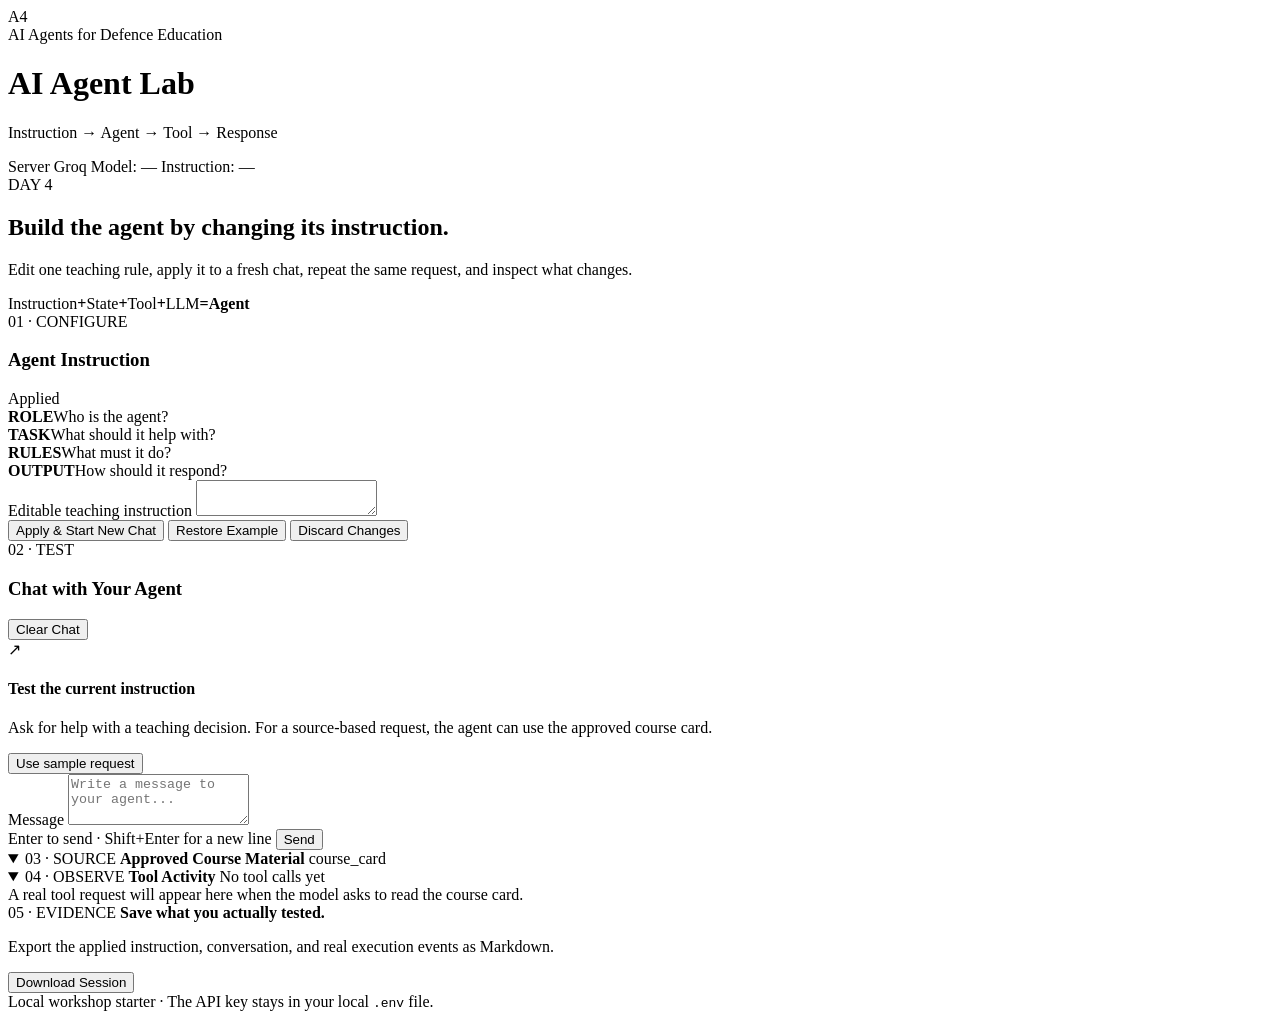
==== frontend/index.html @ a395a77d "Create Day 4 visual interface" ====
<!doctype html>
<html lang="en">
<head>
  <meta charset="utf-8">
  <meta name="viewport" content="width=device-width, initial-scale=1">
  <title>Day 4 · AI Agent Lab</title>
  <link rel="stylesheet" href="/assets/style.css">
</head>
<body>
  <header class="topbar">
    <div class="brand">
      <div class="brand-mark">A4</div>
      <div>
        <div class="eyebrow">AI Agents for Defence Education</div>
        <h1>AI Agent Lab</h1>
        <p>Instruction → Agent → Tool → Response</p>
      </div>
    </div>
    <div class="status-strip" aria-label="Application status">
      <span class="pill" id="serverStatus"><span class="dot"></span>Server</span>
      <span class="pill" id="configStatus"><span class="dot"></span>Groq</span>
      <span class="pill neutral" id="modelStatus">Model: —</span>
      <span class="pill neutral" id="versionStatus">Instruction: —</span>
    </div>
  </header>

  <main class="shell">
    <section class="intro-card">
      <div>
        <span class="step-label">DAY 4</span>
        <h2>Build the agent by changing its instruction.</h2>
        <p>Edit one teaching rule, apply it to a fresh chat, repeat the same request, and inspect what changes.</p>
      </div>
      <div class="formula">
        <span>Instruction</span><b>+</b><span>State</span><b>+</b><span>Tool</span><b>+</b><span>LLM</span><b>=</b><strong>Agent</strong>
      </div>
    </section>

    <section class="workspace">
      <article class="panel instruction-panel">
        <div class="panel-head">
          <div>
            <span class="kicker">01 · CONFIGURE</span>
            <h3>Agent Instruction</h3>
          </div>
          <span class="change-badge clean" id="changeBadge">Applied</span>
        </div>

        <div class="guide-grid" aria-label="Instruction guide">
          <div><b>ROLE</b><span>Who is the agent?</span></div>
          <div><b>TASK</b><span>What should it help with?</span></div>
          <div><b>RULES</b><span>What must it do?</span></div>
          <div><b>OUTPUT</b><span>How should it respond?</span></div>
        </div>

        <label for="instructionEditor">Editable teaching instruction</label>
        <textarea id="instructionEditor" spellcheck="true"></textarea>

        <div class="draft-note" id="draftNote" hidden>
          Your edits are still a draft. Apply or discard them before chatting.
        </div>

        <div class="button-row">
          <button class="primary" id="applyBtn">Apply &amp; Start New Chat</button>
          <button class="secondary" id="restoreBtn">Restore Example</button>
          <button class="ghost" id="discardBtn">Discard Changes</button>
        </div>
      </article>

      <article class="panel chat-panel">
        <div class="panel-head">
          <div>
            <span class="kicker">02 · TEST</span>
            <h3>Chat with Your Agent</h3>
          </div>
          <button class="ghost compact" id="clearBtn">Clear Chat</button>
        </div>

        <div class="chat-log" id="chatLog" aria-live="polite">
          <div class="empty-state" id="emptyState">
            <div class="empty-icon">↗</div>
            <h4>Test the current instruction</h4>
            <p>Ask for help with a teaching decision. For a source-based request, the agent can use the approved course card.</p>
            <button class="prompt-chip" id="samplePromptBtn">Use sample request</button>
          </div>
        </div>

        <div class="error-box" id="errorBox" hidden></div>

        <div class="composer">
          <label for="messageInput">Message</label>
          <textarea id="messageInput" rows="3" placeholder="Write a message to your agent..."></textarea>
          <div class="composer-footer">
            <span id="sendHint">Enter to send · Shift+Enter for a new line</span>
            <button class="primary send" id="sendBtn">Send</button>
          </div>
        </div>
      </article>
    </section>

    <section class="lower-grid">
      <article class="panel source-panel">
        <details open>
          <summary>
            <span>
              <span class="kicker">03 · SOURCE</span>
              <strong>Approved Course Material</strong>
            </span>
            <span class="summary-meta" id="materialMeta">course_card</span>
          </summary>
          <div class="source-cards" id="sourceCards"></div>
        </details>
      </article>

      <article class="panel activity-panel">
        <details open>
          <summary>
            <span>
              <span class="kicker">04 · OBSERVE</span>
              <strong>Tool Activity</strong>
            </span>
            <span class="summary-meta" id="toolSummary">No tool calls yet</span>
          </summary>
          <div class="activity-list" id="activityList">
            <div class="activity-empty">A real tool request will appear here when the model asks to read the course card.</div>
          </div>
        </details>
      </article>
    </section>

    <section class="export-bar">
      <div>
        <span class="kicker">05 · EVIDENCE</span>
        <strong>Save what you actually tested.</strong>
        <p>Export the applied instruction, conversation, and real execution events as Markdown.</p>
      </div>
      <button class="secondary export" id="exportBtn">Download Session</button>
    </section>
  </main>

  <footer>
    Local workshop starter · The API key stays in your local <code>.env</code> file.
  </footer>

  <script src="/assets/app.js"></script>
</body>
</html>
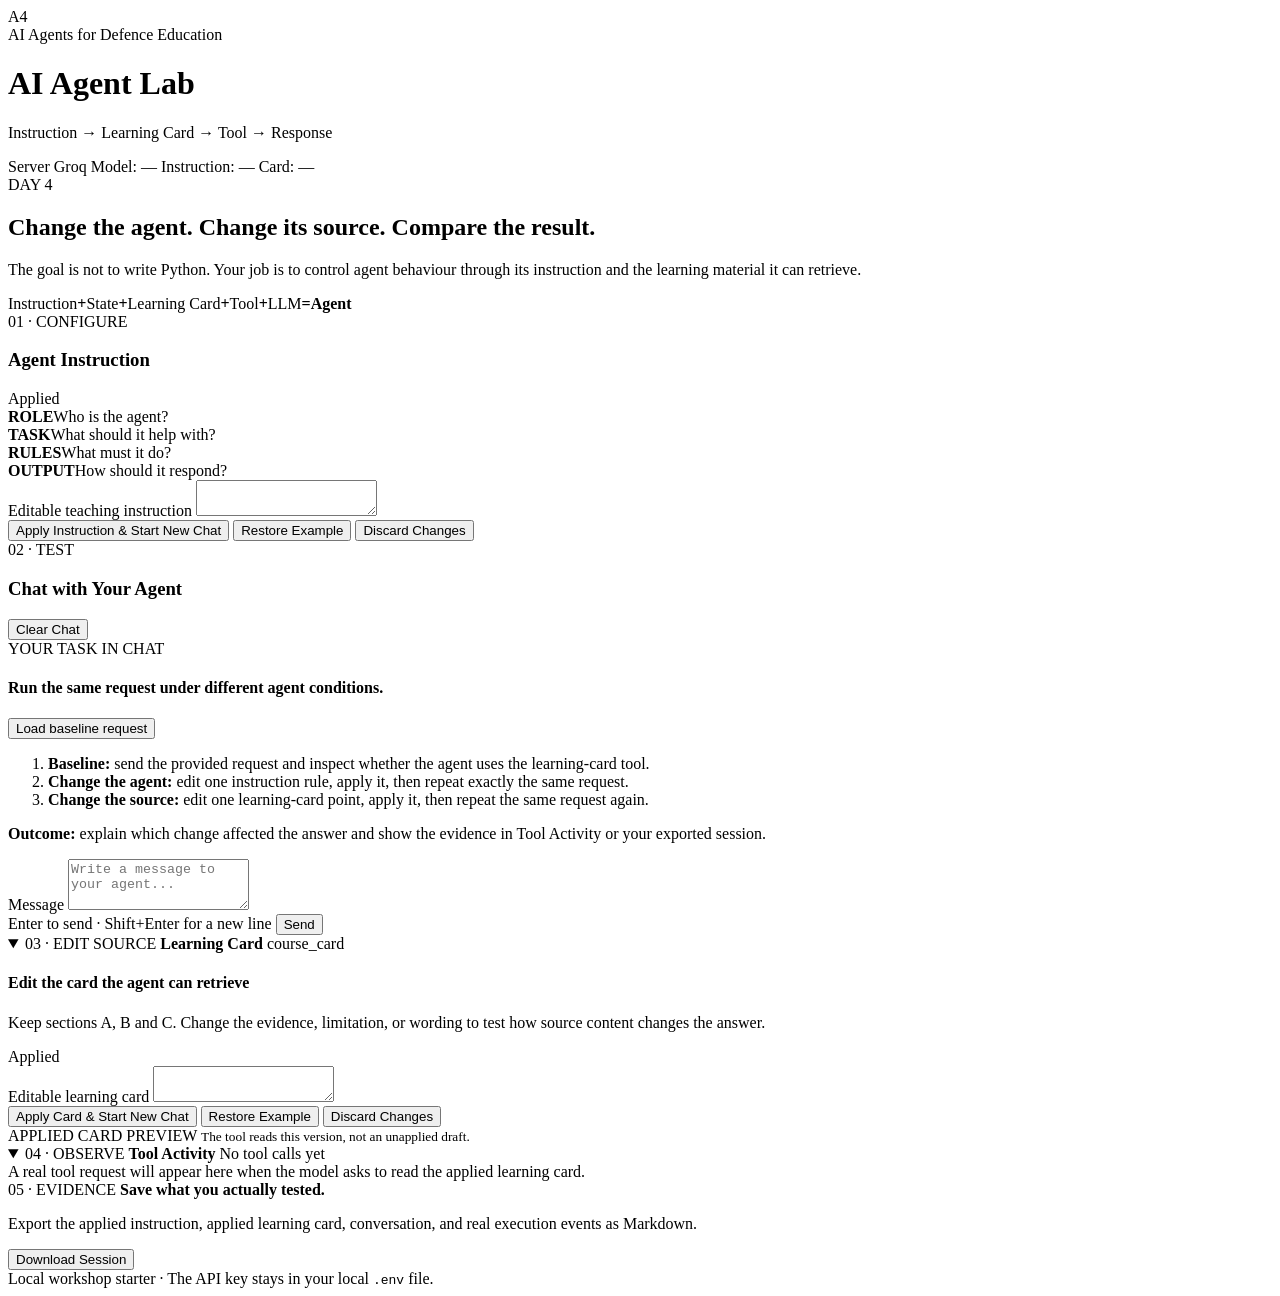
==== commit 85a2267d: "Add participant task and learning-card editor" ====
--- a/frontend/index.html
+++ b/frontend/index.html
@@ -13,7 +13,7 @@
       <div>
         <div class="eyebrow">AI Agents for Defence Education</div>
         <h1>AI Agent Lab</h1>
-        <p>Instruction → Agent → Tool → Response</p>
+        <p>Instruction → Learning Card → Tool → Response</p>
       </div>
     </div>
     <div class="status-strip" aria-label="Application status">
@@ -21,6 +21,7 @@
       <span class="pill" id="configStatus"><span class="dot"></span>Groq</span>
       <span class="pill neutral" id="modelStatus">Model: —</span>
       <span class="pill neutral" id="versionStatus">Instruction: —</span>
+      <span class="pill neutral" id="materialVersionStatus">Card: —</span>
     </div>
   </header>
 
@@ -28,11 +29,11 @@
     <section class="intro-card">
       <div>
         <span class="step-label">DAY 4</span>
-        <h2>Build the agent by changing its instruction.</h2>
-        <p>Edit one teaching rule, apply it to a fresh chat, repeat the same request, and inspect what changes.</p>
+        <h2>Change the agent. Change its source. Compare the result.</h2>
+        <p>The goal is not to write Python. Your job is to control agent behaviour through its instruction and the learning material it can retrieve.</p>
       </div>
       <div class="formula">
-        <span>Instruction</span><b>+</b><span>State</span><b>+</b><span>Tool</span><b>+</b><span>LLM</span><b>=</b><strong>Agent</strong>
+        <span>Instruction</span><b>+</b><span>State</span><b>+</b><span>Learning Card</span><b>+</b><span>Tool</span><b>+</b><span>LLM</span><b>=</b><strong>Agent</strong>
       </div>
     </section>
 
@@ -57,11 +58,11 @@
         <textarea id="instructionEditor" spellcheck="true"></textarea>
 
         <div class="draft-note" id="draftNote" hidden>
-          Your edits are still a draft. Apply or discard them before chatting.
+          Your instruction edits are still a draft. Apply or discard them before chatting.
         </div>
 
         <div class="button-row">
-          <button class="primary" id="applyBtn">Apply &amp; Start New Chat</button>
+          <button class="primary" id="applyBtn">Apply Instruction &amp; Start New Chat</button>
           <button class="secondary" id="restoreBtn">Restore Example</button>
           <button class="ghost" id="discardBtn">Discard Changes</button>
         </div>
@@ -76,14 +77,23 @@
           <button class="ghost compact" id="clearBtn">Clear Chat</button>
         </div>
 
-        <div class="chat-log" id="chatLog" aria-live="polite">
-          <div class="empty-state" id="emptyState">
-            <div class="empty-icon">↗</div>
-            <h4>Test the current instruction</h4>
-            <p>Ask for help with a teaching decision. For a source-based request, the agent can use the approved course card.</p>
-            <button class="prompt-chip" id="samplePromptBtn">Use sample request</button>
+        <section class="participant-task" aria-labelledby="participantTaskTitle">
+          <div class="task-head">
+            <div>
+              <span class="task-label">YOUR TASK IN CHAT</span>
+              <h4 id="participantTaskTitle">Run the same request under different agent conditions.</h4>
+            </div>
+            <button class="prompt-chip" id="taskPromptBtn">Load baseline request</button>
           </div>
-        </div>
+          <ol>
+            <li><b>Baseline:</b> send the provided request and inspect whether the agent uses the learning-card tool.</li>
+            <li><b>Change the agent:</b> edit one instruction rule, apply it, then repeat exactly the same request.</li>
+            <li><b>Change the source:</b> edit one learning-card point, apply it, then repeat the same request again.</li>
+          </ol>
+          <p class="task-outcome"><b>Outcome:</b> explain which change affected the answer and show the evidence in Tool Activity or your exported session.</p>
+        </section>
+
+        <div class="chat-log" id="chatLog" aria-live="polite"></div>
 
         <div class="error-box" id="errorBox" hidden></div>
 
@@ -103,12 +113,44 @@
         <details open>
           <summary>
             <span>
-              <span class="kicker">03 · SOURCE</span>
-              <strong>Approved Course Material</strong>
+              <span class="kicker">03 · EDIT SOURCE</span>
+              <strong>Learning Card</strong>
             </span>
             <span class="summary-meta" id="materialMeta">course_card</span>
           </summary>
-          <div class="source-cards" id="sourceCards"></div>
+
+          <div class="material-workspace">
+            <div class="material-editor">
+              <div class="material-editor-head">
+                <div>
+                  <h4>Edit the card the agent can retrieve</h4>
+                  <p>Keep sections A, B and C. Change the evidence, limitation, or wording to test how source content changes the answer.</p>
+                </div>
+                <span class="change-badge clean" id="materialChangeBadge">Applied</span>
+              </div>
+
+              <label for="materialEditor">Editable learning card</label>
+              <textarea id="materialEditor" spellcheck="true"></textarea>
+
+              <div class="draft-note" id="materialDraftNote" hidden>
+                Your learning-card edits are still a draft. The agent continues to use the applied card until you apply this version.
+              </div>
+
+              <div class="button-row">
+                <button class="primary" id="applyMaterialBtn">Apply Card &amp; Start New Chat</button>
+                <button class="secondary" id="restoreMaterialBtn">Restore Example</button>
+                <button class="ghost" id="discardMaterialBtn">Discard Changes</button>
+              </div>
+            </div>
+
+            <div class="material-preview">
+              <div class="preview-heading">
+                <span>APPLIED CARD PREVIEW</span>
+                <small>The tool reads this version, not an unapplied draft.</small>
+              </div>
+              <div class="source-cards" id="sourceCards"></div>
+            </div>
+          </div>
         </details>
       </article>
 
@@ -122,7 +164,7 @@
             <span class="summary-meta" id="toolSummary">No tool calls yet</span>
           </summary>
           <div class="activity-list" id="activityList">
-            <div class="activity-empty">A real tool request will appear here when the model asks to read the course card.</div>
+            <div class="activity-empty">A real tool request will appear here when the model asks to read the applied learning card.</div>
           </div>
         </details>
       </article>
@@ -132,7 +174,7 @@
       <div>
         <span class="kicker">05 · EVIDENCE</span>
         <strong>Save what you actually tested.</strong>
-        <p>Export the applied instruction, conversation, and real execution events as Markdown.</p>
+        <p>Export the applied instruction, applied learning card, conversation, and real execution events as Markdown.</p>
       </div>
       <button class="secondary export" id="exportBtn">Download Session</button>
     </section>
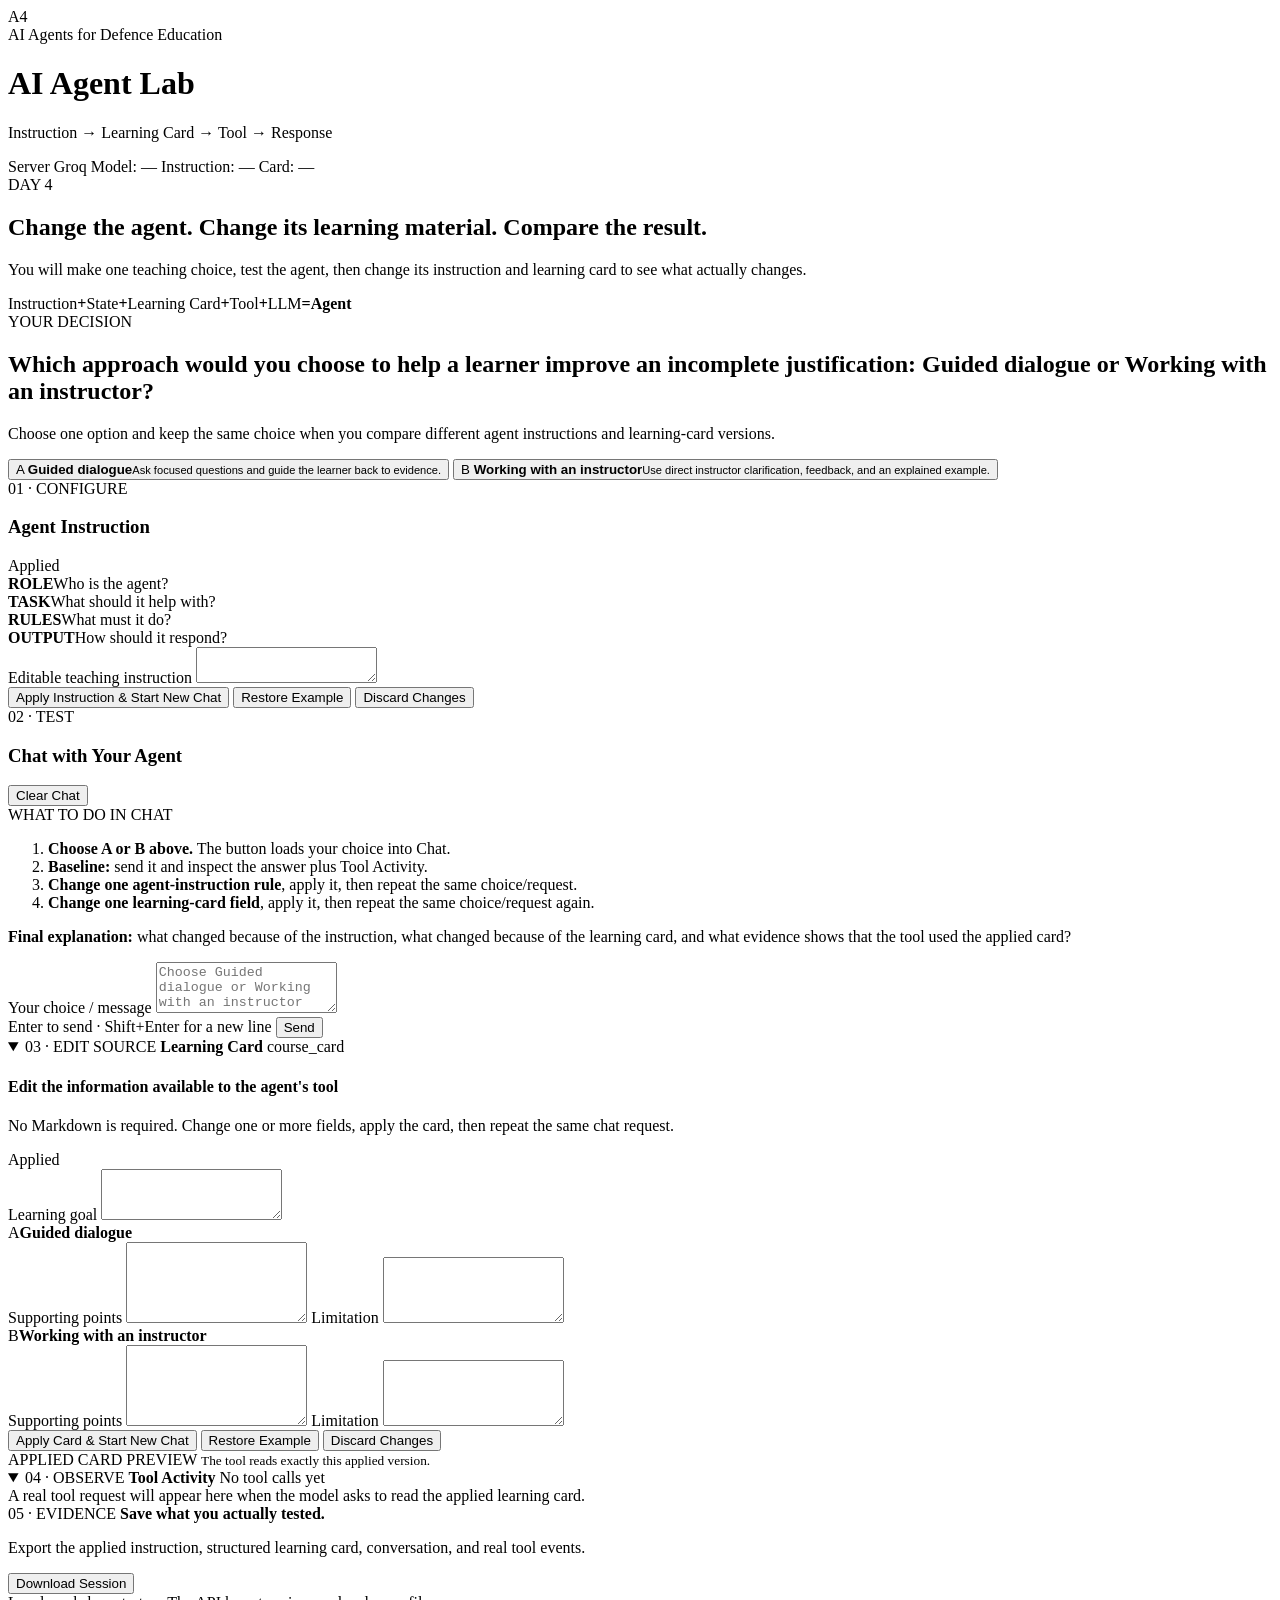
==== commit 3e0e87e8: "Add explicit A/B decision question and structured card fields" ====
--- a/frontend/index.html
+++ b/frontend/index.html
@@ -16,9 +16,9 @@
         <p>Instruction → Learning Card → Tool → Response</p>
       </div>
     </div>
-    <div class="status-strip" aria-label="Application status">
-      <span class="pill" id="serverStatus"><span class="dot"></span>Server</span>
-      <span class="pill" id="configStatus"><span class="dot"></span>Groq</span>
+    <div class="status-strip">
+      <span class="pill" id="serverStatus"><span class="dot"></span><span>Server</span></span>
+      <span class="pill" id="configStatus"><span class="dot"></span><span>Groq</span></span>
       <span class="pill neutral" id="modelStatus">Model: —</span>
       <span class="pill neutral" id="versionStatus">Instruction: —</span>
       <span class="pill neutral" id="materialVersionStatus">Card: —</span>
@@ -29,11 +29,27 @@
     <section class="intro-card">
       <div>
         <span class="step-label">DAY 4</span>
-        <h2>Change the agent. Change its source. Compare the result.</h2>
-        <p>The goal is not to write Python. Your job is to control agent behaviour through its instruction and the learning material it can retrieve.</p>
+        <h2>Change the agent. Change its learning material. Compare the result.</h2>
+        <p>You will make one teaching choice, test the agent, then change its instruction and learning card to see what actually changes.</p>
       </div>
       <div class="formula">
         <span>Instruction</span><b>+</b><span>State</span><b>+</b><span>Learning Card</span><b>+</b><span>Tool</span><b>+</b><span>LLM</span><b>=</b><strong>Agent</strong>
+      </div>
+    </section>
+
+    <section class="decision-card">
+      <span class="kicker">YOUR DECISION</span>
+      <h2 id="decisionQuestionText">Which approach would you choose to help a learner improve an incomplete justification: Guided dialogue or Working with an instructor?</h2>
+      <p>Choose one option and keep the same choice when you compare different agent instructions and learning-card versions.</p>
+      <div class="choice-row">
+        <button class="choice-button" id="chooseGuidedBtn">
+          <span class="choice-number">A</span>
+          <span><b>Guided dialogue</b><small>Ask focused questions and guide the learner back to evidence.</small></span>
+        </button>
+        <button class="choice-button" id="chooseInstructorBtn">
+          <span class="choice-number">B</span>
+          <span><b>Working with an instructor</b><small>Use direct instructor clarification, feedback, and an explained example.</small></span>
+        </button>
       </div>
     </section>
 
@@ -47,7 +63,7 @@
           <span class="change-badge clean" id="changeBadge">Applied</span>
         </div>
 
-        <div class="guide-grid" aria-label="Instruction guide">
+        <div class="guide-grid">
           <div><b>ROLE</b><span>Who is the agent?</span></div>
           <div><b>TASK</b><span>What should it help with?</span></div>
           <div><b>RULES</b><span>What must it do?</span></div>
@@ -77,29 +93,23 @@
           <button class="ghost compact" id="clearBtn">Clear Chat</button>
         </div>
 
-        <section class="participant-task" aria-labelledby="participantTaskTitle">
-          <div class="task-head">
-            <div>
-              <span class="task-label">YOUR TASK IN CHAT</span>
-              <h4 id="participantTaskTitle">Run the same request under different agent conditions.</h4>
-            </div>
-            <button class="prompt-chip" id="taskPromptBtn">Load baseline request</button>
-          </div>
+        <section class="participant-task">
+          <span class="task-label">WHAT TO DO IN CHAT</span>
           <ol>
-            <li><b>Baseline:</b> send the provided request and inspect whether the agent uses the learning-card tool.</li>
-            <li><b>Change the agent:</b> edit one instruction rule, apply it, then repeat exactly the same request.</li>
-            <li><b>Change the source:</b> edit one learning-card point, apply it, then repeat the same request again.</li>
+            <li><b>Choose A or B above.</b> The button loads your choice into Chat.</li>
+            <li><b>Baseline:</b> send it and inspect the answer plus Tool Activity.</li>
+            <li><b>Change one agent-instruction rule</b>, apply it, then repeat the same choice/request.</li>
+            <li><b>Change one learning-card field</b>, apply it, then repeat the same choice/request again.</li>
           </ol>
-          <p class="task-outcome"><b>Outcome:</b> explain which change affected the answer and show the evidence in Tool Activity or your exported session.</p>
+          <p class="task-outcome"><b>Final explanation:</b> what changed because of the instruction, what changed because of the learning card, and what evidence shows that the tool used the applied card?</p>
         </section>
 
         <div class="chat-log" id="chatLog" aria-live="polite"></div>
-
         <div class="error-box" id="errorBox" hidden></div>
 
         <div class="composer">
-          <label for="messageInput">Message</label>
-          <textarea id="messageInput" rows="3" placeholder="Write a message to your agent..."></textarea>
+          <label for="messageInput">Your choice / message</label>
+          <textarea id="messageInput" rows="3" placeholder="Choose Guided dialogue or Working with an instructor above, or write your own message..."></textarea>
           <div class="composer-footer">
             <span id="sendHint">Enter to send · Shift+Enter for a new line</span>
             <button class="primary send" id="sendBtn">Send</button>
@@ -123,17 +133,37 @@
             <div class="material-editor">
               <div class="material-editor-head">
                 <div>
-                  <h4>Edit the card the agent can retrieve</h4>
-                  <p>Keep sections A, B and C. Change the evidence, limitation, or wording to test how source content changes the answer.</p>
+                  <h4>Edit the information available to the agent's tool</h4>
+                  <p>No Markdown is required. Change one or more fields, apply the card, then repeat the same chat request.</p>
                 </div>
                 <span class="change-badge clean" id="materialChangeBadge">Applied</span>
               </div>
 
-              <label for="materialEditor">Editable learning card</label>
-              <textarea id="materialEditor" spellcheck="true"></textarea>
+              <div class="field-block">
+                <label for="learningGoalInput">Learning goal</label>
+                <textarea id="learningGoalInput" rows="3"></textarea>
+              </div>
+
+              <div class="option-edit-grid">
+                <section class="option-editor-card">
+                  <div class="option-editor-title"><span>A</span><b>Guided dialogue</b></div>
+                  <label for="guidedSupportingInput">Supporting points</label>
+                  <textarea id="guidedSupportingInput" rows="5"></textarea>
+                  <label for="guidedLimitationInput">Limitation</label>
+                  <textarea id="guidedLimitationInput" rows="4"></textarea>
+                </section>
+
+                <section class="option-editor-card">
+                  <div class="option-editor-title"><span>B</span><b>Working with an instructor</b></div>
+                  <label for="instructorSupportingInput">Supporting points</label>
+                  <textarea id="instructorSupportingInput" rows="5"></textarea>
+                  <label for="instructorLimitationInput">Limitation</label>
+                  <textarea id="instructorLimitationInput" rows="4"></textarea>
+                </section>
+              </div>
 
               <div class="draft-note" id="materialDraftNote" hidden>
-                Your learning-card edits are still a draft. The agent continues to use the applied card until you apply this version.
+                These card edits are still a draft. The tool continues to use the applied card until you select Apply Card.
               </div>
 
               <div class="button-row">
@@ -146,7 +176,7 @@
             <div class="material-preview">
               <div class="preview-heading">
                 <span>APPLIED CARD PREVIEW</span>
-                <small>The tool reads this version, not an unapplied draft.</small>
+                <small>The tool reads exactly this applied version.</small>
               </div>
               <div class="source-cards" id="sourceCards"></div>
             </div>
@@ -174,7 +204,7 @@
       <div>
         <span class="kicker">05 · EVIDENCE</span>
         <strong>Save what you actually tested.</strong>
-        <p>Export the applied instruction, applied learning card, conversation, and real execution events as Markdown.</p>
+        <p>Export the applied instruction, structured learning card, conversation, and real tool events.</p>
       </div>
       <button class="secondary export" id="exportBtn">Download Session</button>
     </section>
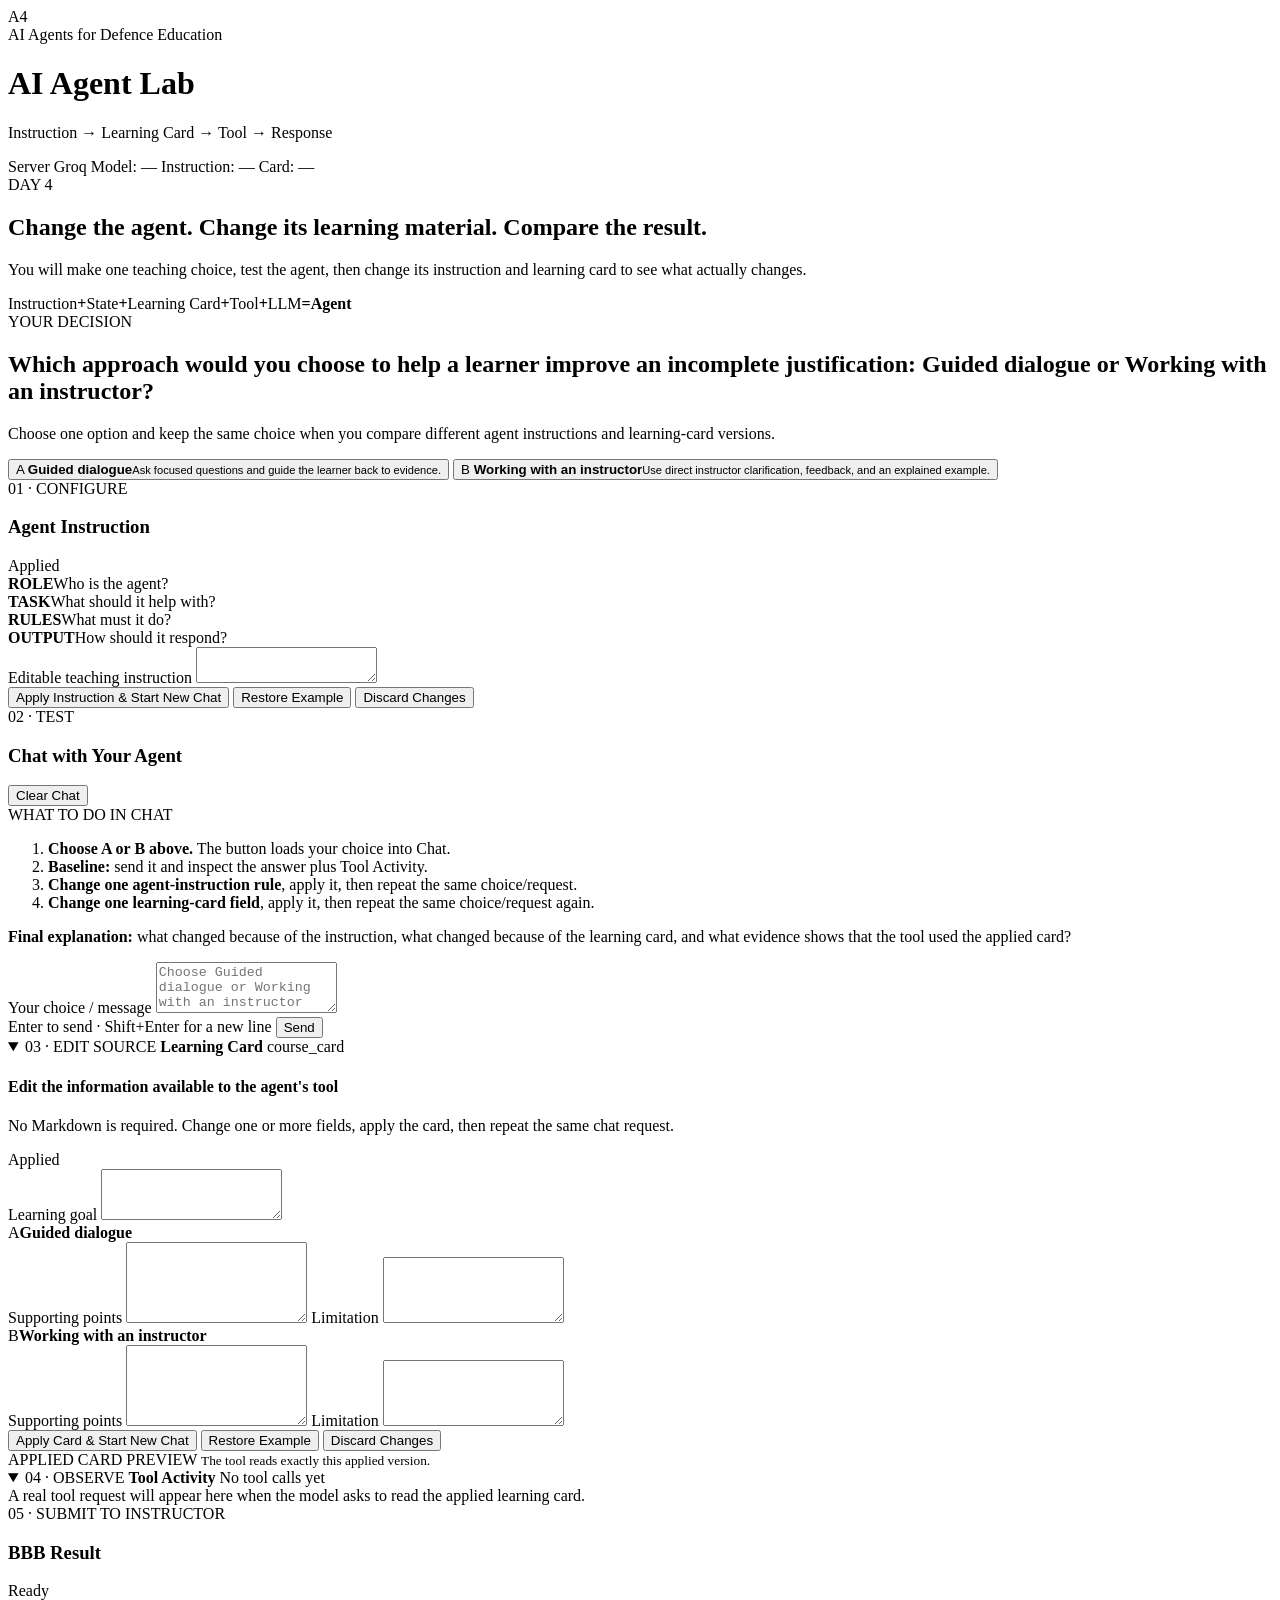
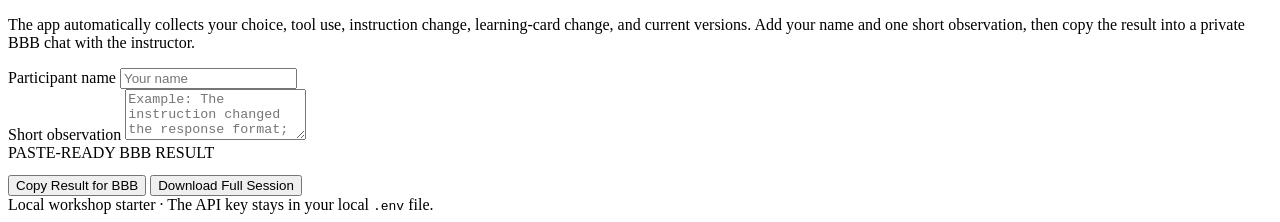
==== commit b0eba7b9: "Add BBB result submission panel" ====
--- a/frontend/index.html
+++ b/frontend/index.html
@@ -200,13 +200,37 @@
       </article>
     </section>
 
-    <section class="export-bar">
-      <div>
-        <span class="kicker">05 · EVIDENCE</span>
-        <strong>Save what you actually tested.</strong>
-        <p>Export the applied instruction, structured learning card, conversation, and real tool events.</p>
-      </div>
-      <button class="secondary export" id="exportBtn">Download Session</button>
+    <section class="bbb-panel panel">
+      <div class="panel-head">
+        <div>
+          <span class="kicker">05 · SUBMIT TO INSTRUCTOR</span>
+          <h3>BBB Result</h3>
+        </div>
+        <span class="change-badge clean" id="bbbStatus">Ready</span>
+      </div>
+
+      <p class="bbb-help">The app automatically collects your choice, tool use, instruction change, learning-card change, and current versions. Add your name and one short observation, then copy the result into a private BBB chat with the instructor.</p>
+
+      <div class="bbb-grid">
+        <div class="field-block">
+          <label for="participantNameInput">Participant name</label>
+          <input id="participantNameInput" type="text" placeholder="Your name">
+        </div>
+        <div class="field-block">
+          <label for="observationInput">Short observation</label>
+          <textarea id="observationInput" rows="3" placeholder="Example: The instruction changed the response format; the card changed the evidence used."></textarea>
+        </div>
+      </div>
+
+      <div class="bbb-preview">
+        <span class="preview-heading-text">PASTE-READY BBB RESULT</span>
+        <pre id="bbbPreview"></pre>
+      </div>
+
+      <div class="button-row bbb-button-row">
+        <button class="primary" id="copyBbbBtn">Copy Result for BBB</button>
+        <button class="secondary" id="exportBtn">Download Full Session</button>
+      </div>
     </section>
   </main>
 
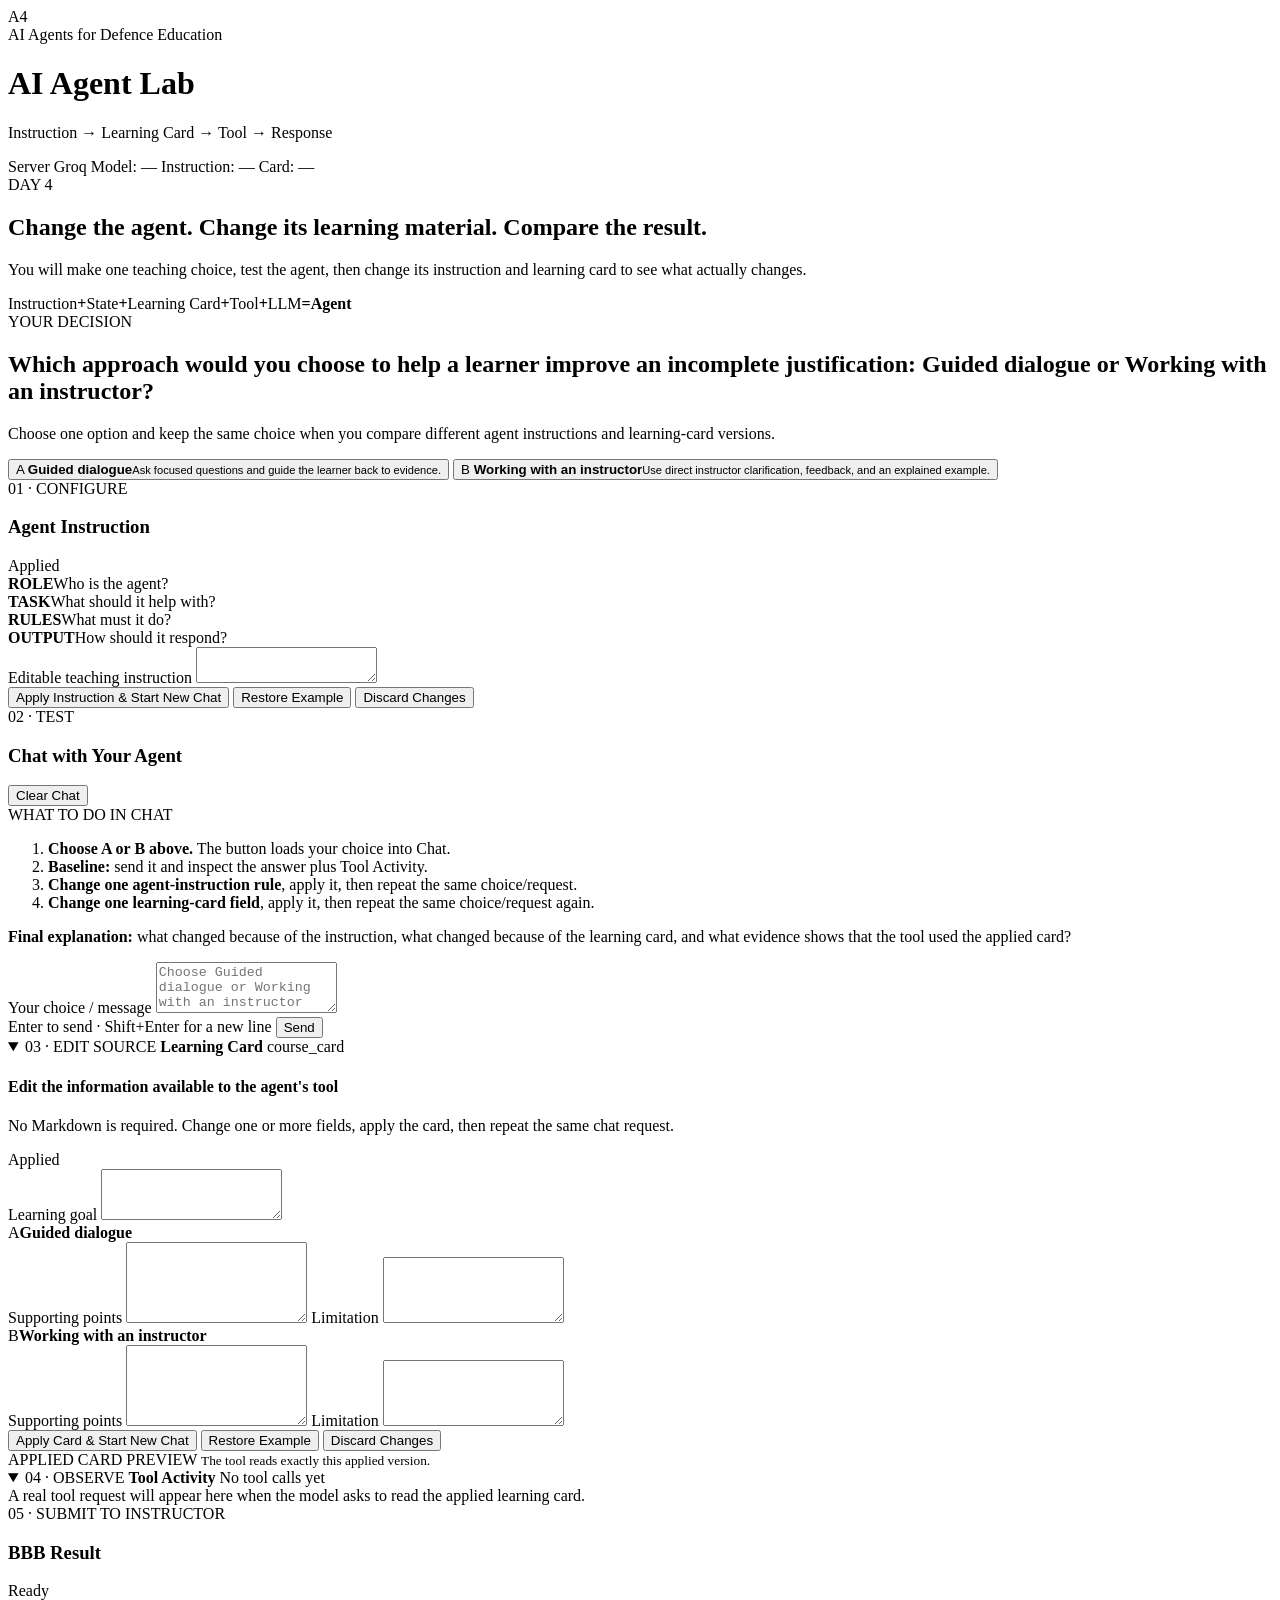
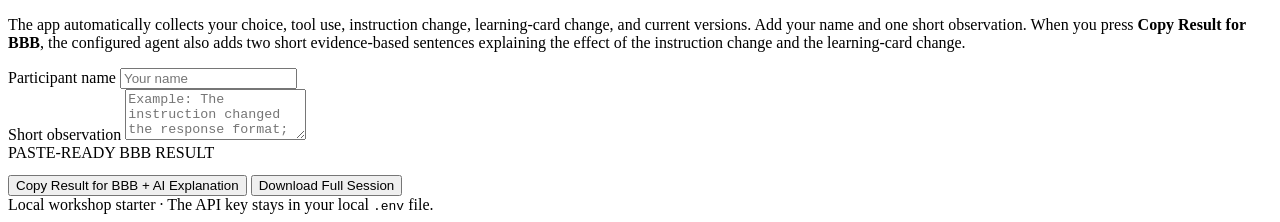
==== commit 9ed13b0f: "Explain AI-enhanced BBB result" ====
--- a/frontend/index.html
+++ b/frontend/index.html
@@ -209,7 +209,7 @@
         <span class="change-badge clean" id="bbbStatus">Ready</span>
       </div>
 
-      <p class="bbb-help">The app automatically collects your choice, tool use, instruction change, learning-card change, and current versions. Add your name and one short observation, then copy the result into a private BBB chat with the instructor.</p>
+      <p class="bbb-help">The app automatically collects your choice, tool use, instruction change, learning-card change, and current versions. Add your name and one short observation. When you press <b>Copy Result for BBB</b>, the configured agent also adds two short evidence-based sentences explaining the effect of the instruction change and the learning-card change.</p>
 
       <div class="bbb-grid">
         <div class="field-block">
@@ -228,7 +228,7 @@
       </div>
 
       <div class="button-row bbb-button-row">
-        <button class="primary" id="copyBbbBtn">Copy Result for BBB</button>
+        <button class="primary" id="copyBbbBtn">Copy Result for BBB + AI Explanation</button>
         <button class="secondary" id="exportBtn">Download Full Session</button>
       </div>
     </section>
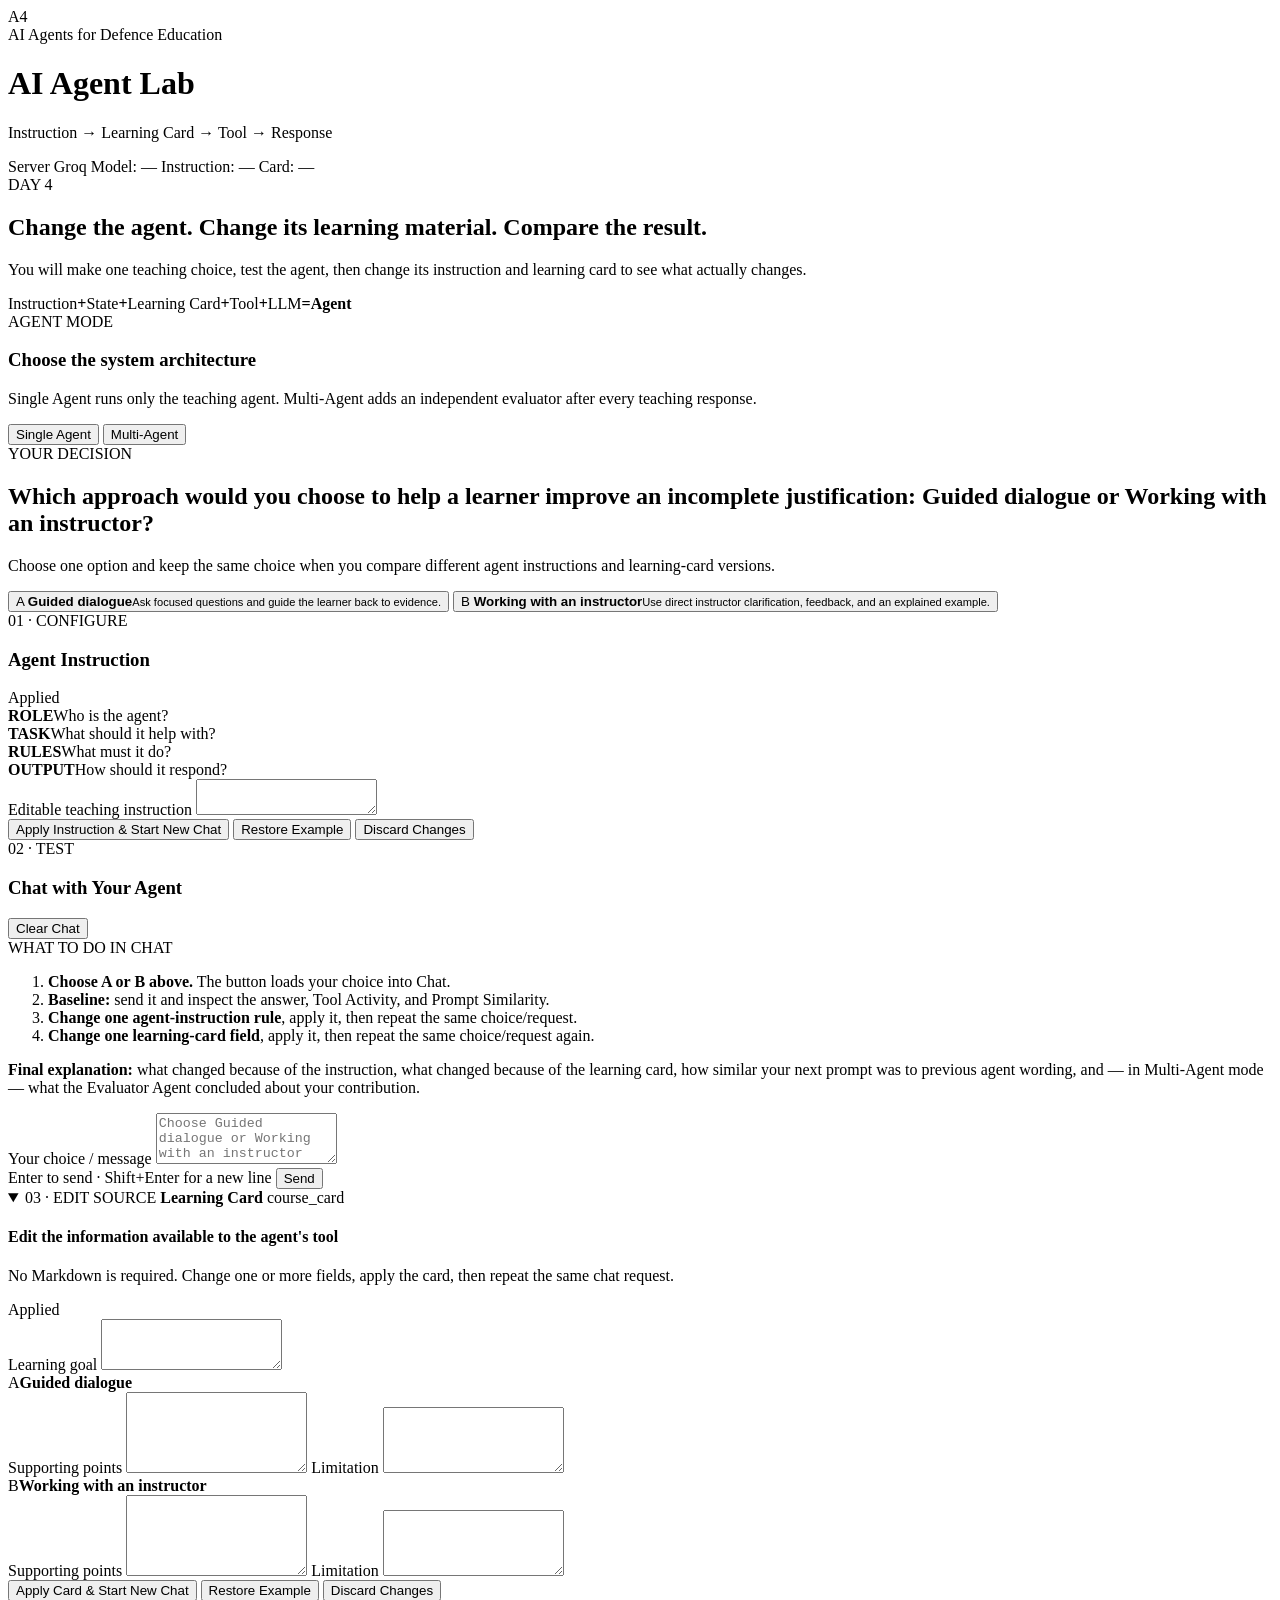
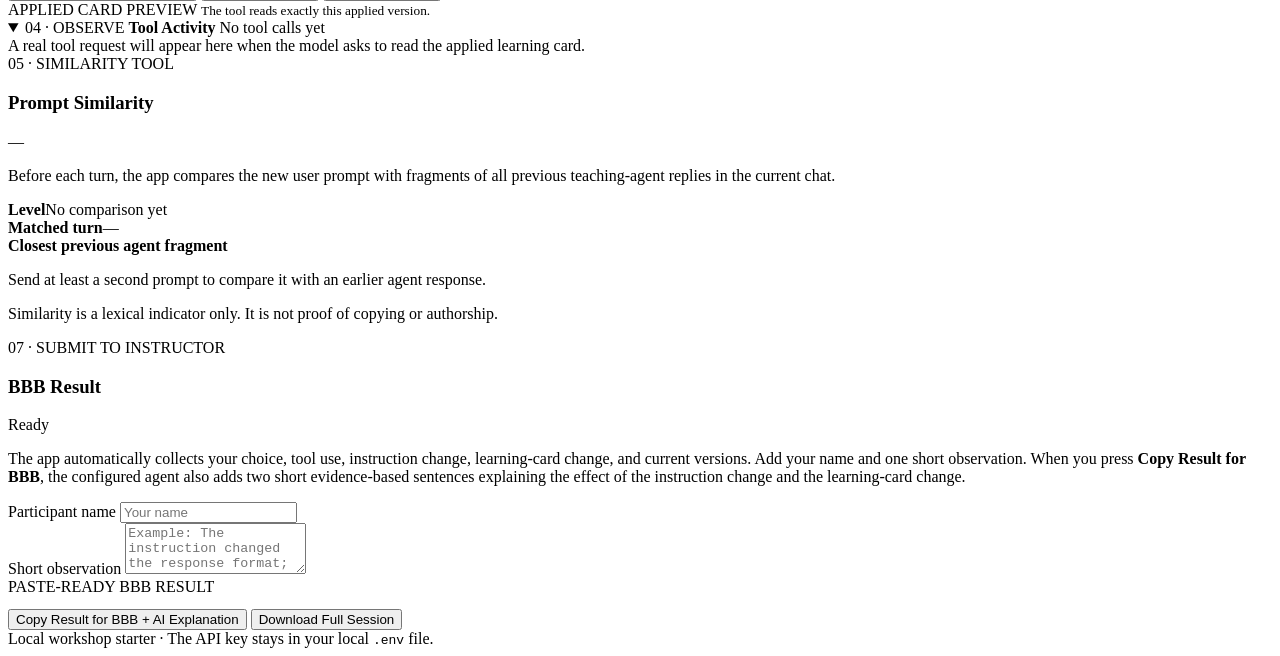
==== commit 6354188f: "Add mode switch similarity and evaluator panels" ====
--- a/frontend/index.html
+++ b/frontend/index.html
@@ -37,6 +37,18 @@
       </div>
     </section>
 
+    <section class="mode-card panel">
+      <div>
+        <span class="kicker">AGENT MODE</span>
+        <h3>Choose the system architecture</h3>
+        <p id="modeDescription">Single Agent runs only the teaching agent. Multi-Agent adds an independent evaluator after every teaching response.</p>
+      </div>
+      <div class="mode-switch" role="group" aria-label="Agent mode">
+        <button class="mode-option active" id="singleModeBtn">Single Agent</button>
+        <button class="mode-option" id="multiModeBtn">Multi-Agent</button>
+      </div>
+    </section>
+
     <section class="decision-card">
       <span class="kicker">YOUR DECISION</span>
       <h2 id="decisionQuestionText">Which approach would you choose to help a learner improve an incomplete justification: Guided dialogue or Working with an instructor?</h2>
@@ -97,11 +109,11 @@
           <span class="task-label">WHAT TO DO IN CHAT</span>
           <ol>
             <li><b>Choose A or B above.</b> The button loads your choice into Chat.</li>
-            <li><b>Baseline:</b> send it and inspect the answer plus Tool Activity.</li>
+            <li><b>Baseline:</b> send it and inspect the answer, Tool Activity, and Prompt Similarity.</li>
             <li><b>Change one agent-instruction rule</b>, apply it, then repeat the same choice/request.</li>
             <li><b>Change one learning-card field</b>, apply it, then repeat the same choice/request again.</li>
           </ol>
-          <p class="task-outcome"><b>Final explanation:</b> what changed because of the instruction, what changed because of the learning card, and what evidence shows that the tool used the applied card?</p>
+          <p class="task-outcome"><b>Final explanation:</b> what changed because of the instruction, what changed because of the learning card, how similar your next prompt was to previous agent wording, and — in Multi-Agent mode — what the Evaluator Agent concluded about your contribution.</p>
         </section>
 
         <div class="chat-log" id="chatLog" aria-live="polite"></div>
@@ -200,10 +212,53 @@
       </article>
     </section>
 
+    <section class="analysis-grid">
+      <article class="panel similarity-panel">
+        <div class="panel-head">
+          <div>
+            <span class="kicker">05 · SIMILARITY TOOL</span>
+            <h3>Prompt Similarity</h3>
+          </div>
+          <span class="similarity-score" id="similarityScore">—</span>
+        </div>
+        <p class="analysis-help">Before each turn, the app compares the new user prompt with fragments of all previous teaching-agent replies in the current chat.</p>
+        <div class="similarity-meter"><span id="similarityBar"></span></div>
+        <div class="analysis-facts">
+          <div><b>Level</b><span id="similarityLevel">No comparison yet</span></div>
+          <div><b>Matched turn</b><span id="similarityTurn">—</span></div>
+        </div>
+        <div class="match-box">
+          <b>Closest previous agent fragment</b>
+          <p id="similarityExcerpt">Send at least a second prompt to compare it with an earlier agent response.</p>
+        </div>
+        <p class="analysis-note">Similarity is a lexical indicator only. It is not proof of copying or authorship.</p>
+      </article>
+
+      <article class="panel evaluator-panel" id="evaluatorPanel" hidden>
+        <div class="panel-head">
+          <div>
+            <span class="kicker">06 · SECOND AGENT</span>
+            <h3>Evaluator Agent</h3>
+          </div>
+          <span class="evaluator-score" id="evaluatorScore">—</span>
+        </div>
+        <p class="analysis-help">The Evaluator Agent assesses the learner's own contribution after the Teaching Agent responds. It does not grade the Teaching Agent.</p>
+        <div class="evaluator-grid">
+          <div class="evaluation-card"><b>Summary</b><p id="evaluatorSummary">No evaluation yet.</p></div>
+          <div class="evaluation-card"><b>Strength</b><p id="evaluatorStrength">—</p></div>
+          <div class="evaluation-card"><b>Improve next</b><p id="evaluatorImprove">—</p></div>
+          <div class="evaluation-card"><b>Similarity note</b><p id="evaluatorSimilarity">—</p></div>
+        </div>
+        <div class="criteria-strip">
+          <span>Choice 25</span><span>Evidence 35</span><span>Limitation 20</span><span>Independence 20</span>
+        </div>
+      </article>
+    </section>
+
     <section class="bbb-panel panel">
       <div class="panel-head">
         <div>
-          <span class="kicker">05 · SUBMIT TO INSTRUCTOR</span>
+          <span class="kicker">07 · SUBMIT TO INSTRUCTOR</span>
           <h3>BBB Result</h3>
         </div>
         <span class="change-badge clean" id="bbbStatus">Ready</span>
